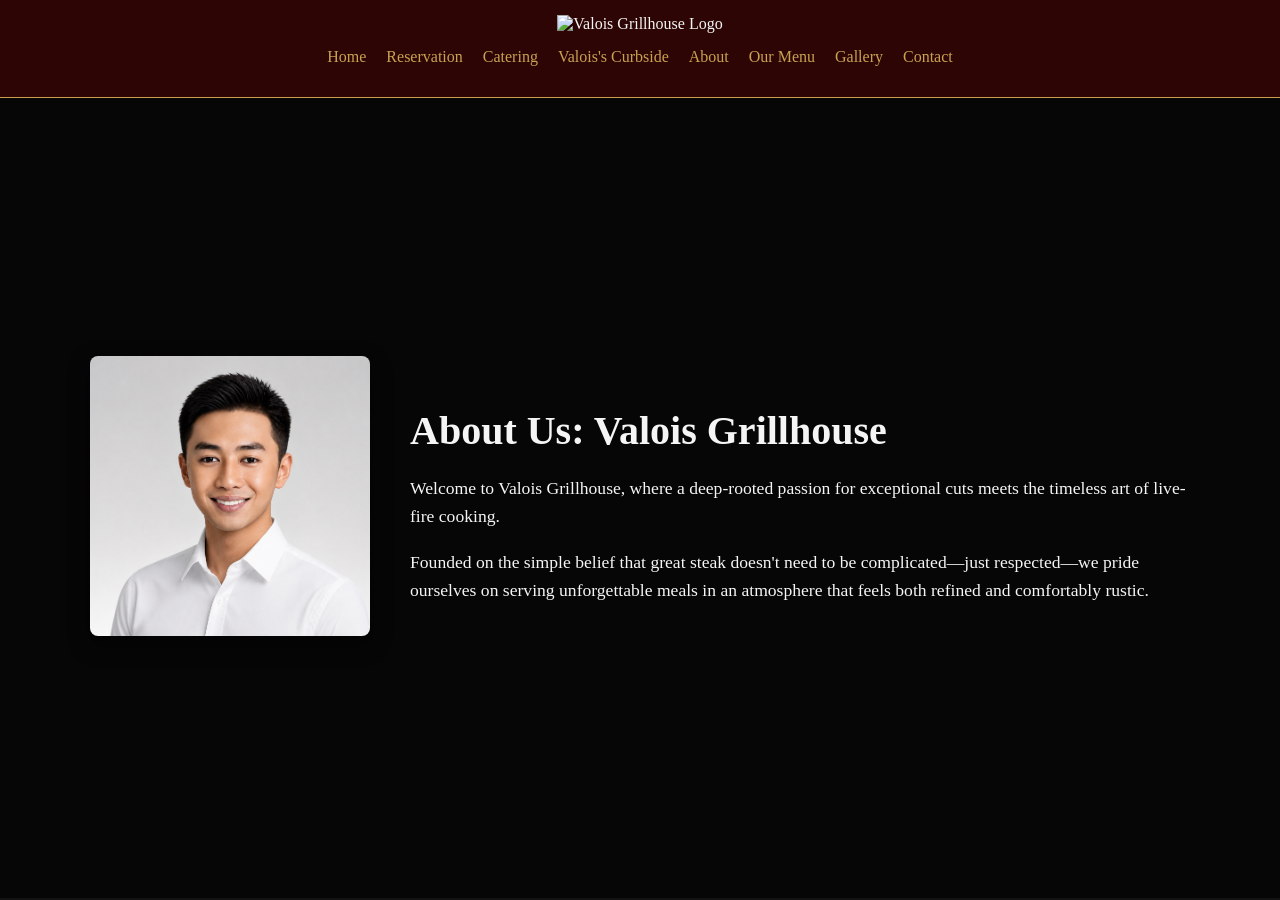
==== index.html @ fe57b040 "Initial commit" ====
<!DOCTYPE html>
<html lang="en">

<head>
  <meta charset="UTF-8">
  <meta name="viewport" content="width=device-width, initial-scale=1.0">
  <title>Valois Grillhouse</title>
  <link rel="stylesheet" href="styles.css">
</head>

<body>

  <header class="navbar">
    <div class="logo-container">
      <img src="assets/logo.png" alt="Valois Grillhouse Logo" class="logo">
    </div>
    <nav>
      <ul class="nav-links">
        <li><a href="#home">Home</a></li>
        <li><a href="#reservation">Reservation</a></li>
        <li><a href="#catering">Catering</a></li>
        <li><a href="#curbside">Valois's Curbside</a></li>
        <li><a href="#about">About</a></li>
        <li><a href="#menu">Our Menu</a></li>
        <li><a href="#gallery">Gallery</a></li>
        <li><a href="#contact">Contact</a></li>
      </ul>
    </nav>
  </header>

  <main>
    <section id="about" class="hero-section">
      <div class="overlay"></div>
      <div class="container hero-content">
        <div class="portrait-box">
          <img src="assets/images/Founder-Image.jpg" alt="Valois Grillhouse Founder" class="portrait">
        </div>
        <div class="text-content">
          <h1>About Us: Valois Grillhouse</h1>
          <p>Welcome to Valois Grillhouse, where a deep-rooted passion for exceptional cuts meets the timeless art of
            live-fire cooking.</p>
          <p>Founded on the simple belief that great steak doesn't need to be complicated—just respected—we pride
            ourselves on serving unforgettable meals in an atmosphere that feels both refined and comfortably rustic.
          </p>
        </div>
      </div>
    </section>
  </main>

</body>

</html>
---- styles.css ----
:root {
  --bg-burgundy: #2e0505;
  --accent-gold: #c8a251;
  --text-light: #f5f5f5;
}

body {
  margin: 0;
  font-family: 'Georgia', serif;
  color: var(--text-light);
  background-color: #121212;
}

.navbar {
  background-color: var(--bg-burgundy);
  display: flex;
  flex-direction: column;
  align-items: center;
  padding: 15px 20px;
  border-bottom: 1px solid var(--accent-gold);
}

.nav-links {
  list-style: none;
  display: flex;
  gap: 20px;
  padding: 0;
  margin-top: 15px;
}

.nav-links a {
  color: var(--accent-gold);
  text-decoration: none;
  font-size: 1rem;
  transition: color 0.3s ease;
}

.nav-links a:hover {
  color: #ffffff;
}

.hero-section {
  position: relative;
  background: url('assets/wine-cellar-bg.jpg') no-repeat center center/cover;
  min-height: 80vh;
  display: flex;
  align-items: center;
  padding: 40px 20px;
}

.hero-section .overlay {
  position: absolute;
  top: 0; left: 0; right: 0; bottom: 0;
  background: rgba(0, 0, 0, 0.65);
}

.hero-content {
  position: relative;
  z-index: 1;
  display: flex;
  align-items: center;
  gap: 40px;
  max-width: 1100px;
  margin: 0 auto;
}

.portrait {
  max-width: 280px;
  border-radius: 8px;
  box-shadow: 0 8px 20px rgba(0,0,0,0.5);
}

.text-content h1 {
  font-size: 2.5rem;
  margin-bottom: 20px;
}

.text-content p {
  line-height: 1.6;
  font-size: 1.1rem;
}
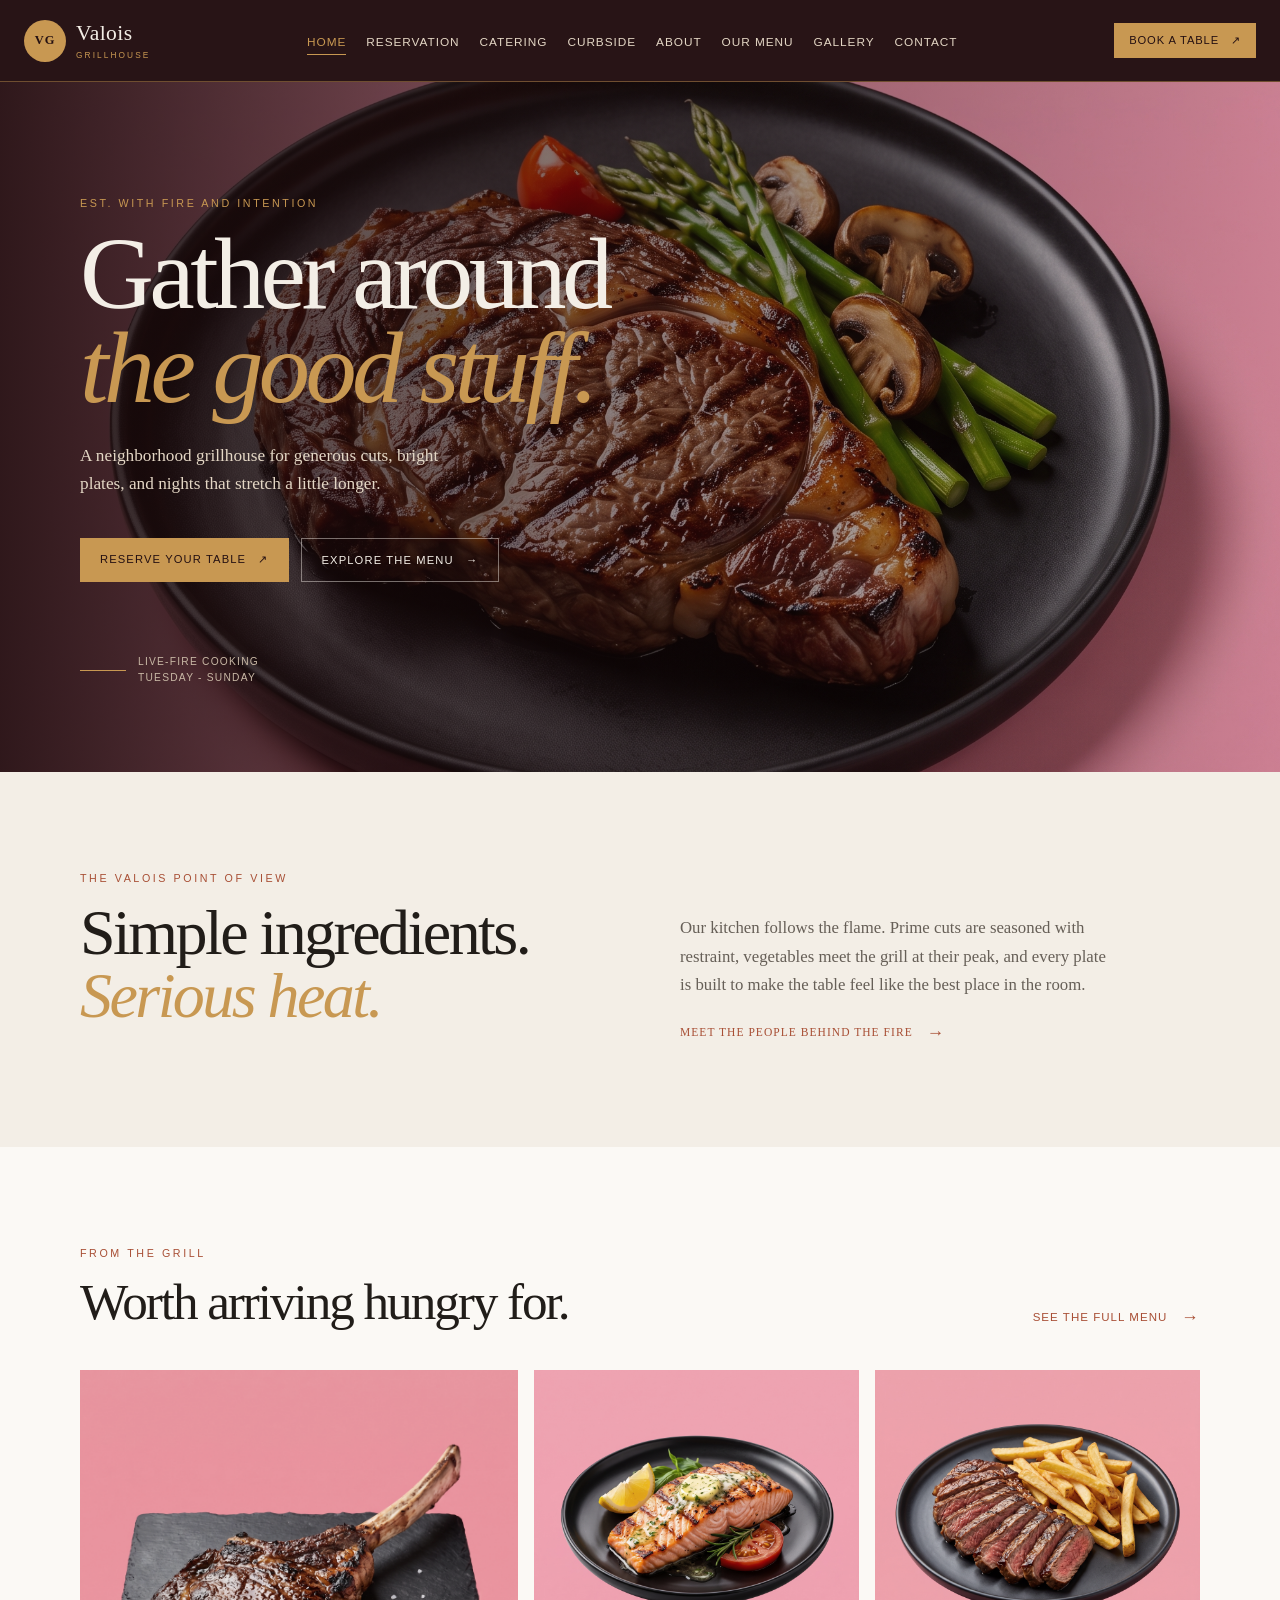
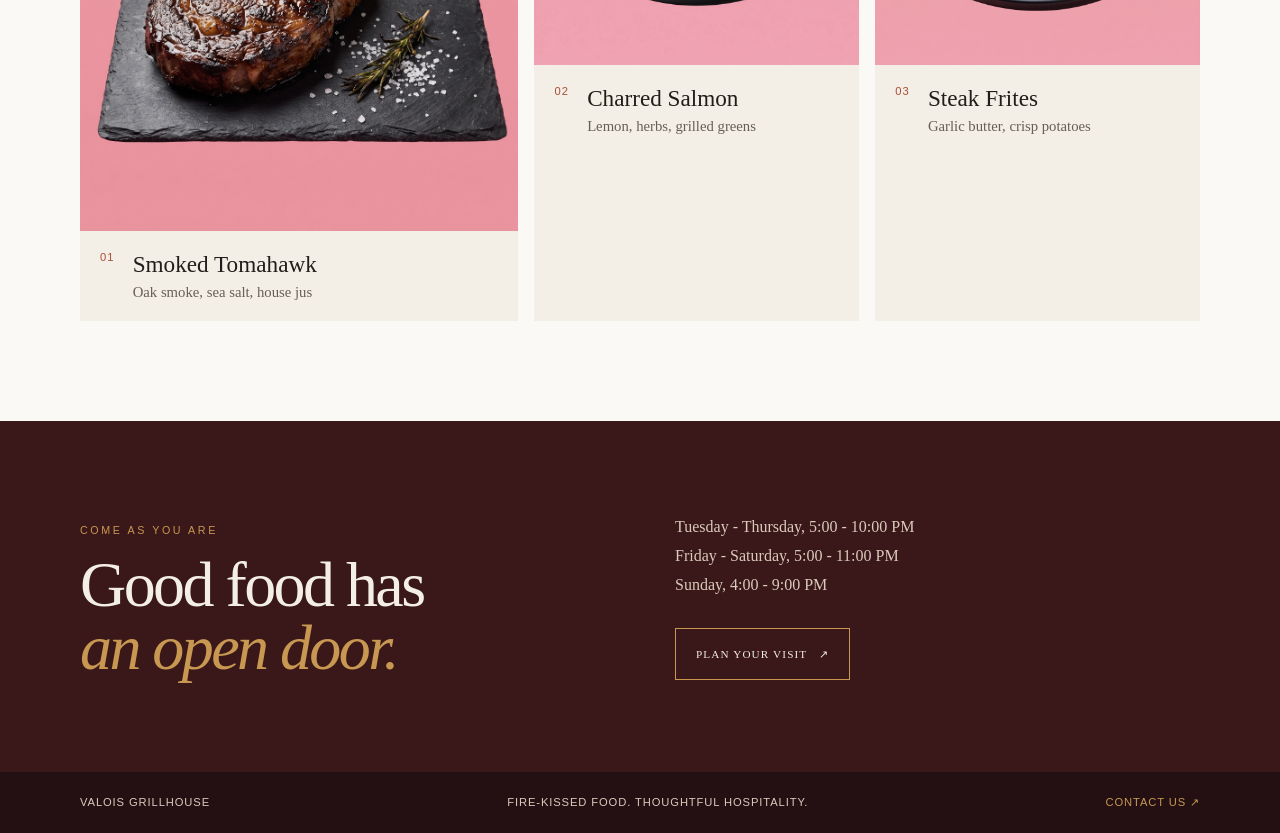
==== commit 9742f993: "initial update" ====
--- a/index.html
+++ b/index.html
@@ -4,49 +4,95 @@
 <head>
   <meta charset="UTF-8">
   <meta name="viewport" content="width=device-width, initial-scale=1.0">
-  <title>Valois Grillhouse</title>
+  <meta name="description" content="Valois Grillhouse serves fire-kissed steaks, seafood, and warm hospitality in a refined rustic setting.">
+  <title>Valois Grillhouse | Fire, Flavor, Hospitality</title>
   <link rel="stylesheet" href="styles.css">
 </head>
 
 <body>
 
   <header class="navbar">
-    <div class="logo-container">
-      <img src="assets/logo.png" alt="Valois Grillhouse Logo" class="logo">
-    </div>
+    <a class="brand" href="index.html" aria-label="Valois Grillhouse home">
+      <span class="brand-mark">VG</span>
+      <span class="brand-copy"><strong>Valois</strong><small>GRILLHOUSE</small></span>
+    </a>
     <nav>
       <ul class="nav-links">
-        <li><a href="#home">Home</a></li>
-        <li><a href="#reservation">Reservation</a></li>
-        <li><a href="#catering">Catering</a></li>
-        <li><a href="#curbside">Valois's Curbside</a></li>
-        <li><a href="#about">About</a></li>
-        <li><a href="#menu">Our Menu</a></li>
-        <li><a href="#gallery">Gallery</a></li>
-        <li><a href="#contact">Contact</a></li>
+        <li><a href="index.html" aria-current="page">Home</a></li>
+        <li><a href="Reservation.html">Reservation</a></li>
+        <li><a href="Catering.html">Catering</a></li>
+        <li><a href="Valois's Curbside.html">Curbside</a></li>
+        <li><a href="About.html">About</a></li>
+        <li><a href="Our Menu.html">Our Menu</a></li>
+        <li><a href="Gallery.html">Gallery</a></li>
+        <li><a href="Contact.html">Contact</a></li>
       </ul>
     </nav>
+    <a class="nav-cta" href="Reservation.html">Book a table <span aria-hidden="true">&#8599;</span></a>
   </header>
 
   <main>
-    <section id="about" class="hero-section">
-      <div class="overlay"></div>
-      <div class="container hero-content">
-        <div class="portrait-box">
-          <img src="assets/images/Founder-Image.jpg" alt="Valois Grillhouse Founder" class="portrait">
+    <section class="home-hero">
+      <div class="hero-image"></div>
+      <div class="hero-shade"></div>
+      <div class="container home-hero-content">
+        <p class="eyebrow">Est. with fire and intention</p>
+        <h1>Gather around<br><em>the good stuff.</em></h1>
+        <p class="hero-lede">A neighborhood grillhouse for generous cuts, bright plates, and nights that stretch a little longer.</p>
+        <div class="button-row">
+          <a class="button button-primary" href="Reservation.html">Reserve your table <span aria-hidden="true">&#8599;</span></a>
+          <a class="button button-quiet" href="Our Menu.html">Explore the menu <span aria-hidden="true">&#8594;</span></a>
         </div>
-        <div class="text-content">
-          <h1>About Us: Valois Grillhouse</h1>
-          <p>Welcome to Valois Grillhouse, where a deep-rooted passion for exceptional cuts meets the timeless art of
-            live-fire cooking.</p>
-          <p>Founded on the simple belief that great steak doesn't need to be complicated—just respected—we pride
-            ourselves on serving unforgettable meals in an atmosphere that feels both refined and comfortably rustic.
-          </p>
+        <div class="hero-note"><span class="rule"></span><span>Live-fire cooking<br>Tuesday - Sunday</span></div>
+      </div>
+    </section>
+
+    <section class="intro-band section-padding">
+      <div class="container split-intro">
+        <div>
+          <p class="eyebrow eyebrow-dark">The Valois point of view</p>
+          <h2>Simple ingredients.<br><em>Serious heat.</em></h2>
         </div>
+        <div class="intro-copy">
+          <p>Our kitchen follows the flame. Prime cuts are seasoned with restraint, vegetables meet the grill at their peak, and every plate is built to make the table feel like the best place in the room.</p>
+          <a class="text-link" href="About.html">Meet the people behind the fire <span aria-hidden="true">&#8594;</span></a>
+        </div>
+      </div>
+    </section>
+
+    <section class="feature-section section-padding">
+      <div class="container">
+        <div class="section-heading">
+          <div><p class="eyebrow eyebrow-dark">From the grill</p><h2>Worth arriving hungry for.</h2></div>
+          <a class="text-link" href="Our Menu.html">See the full menu <span aria-hidden="true">&#8594;</span></a>
+        </div>
+        <div class="feature-grid">
+          <article class="feature-card feature-card-large">
+            <img src="assets/images/foods/Smoked Tomahawk.jpg" alt="Smoked tomahawk steak served on a wooden board">
+            <div class="feature-card-caption"><span>01</span><div><h3>Smoked Tomahawk</h3><p>Oak smoke, sea salt, house jus</p></div></div>
+          </article>
+          <article class="feature-card">
+            <img src="assets/images/foods/Charred Salmon Fillet.jpg" alt="Charred salmon fillet with fresh herbs">
+            <div class="feature-card-caption"><span>02</span><div><h3>Charred Salmon</h3><p>Lemon, herbs, grilled greens</p></div></div>
+          </article>
+          <article class="feature-card">
+            <img src="assets/images/foods/Steak Frites.jpg" alt="Steak frites with golden fries">
+            <div class="feature-card-caption"><span>03</span><div><h3>Steak Frites</h3><p>Garlic butter, crisp potatoes</p></div></div>
+          </article>
+        </div>
+      </div>
+    </section>
+
+    <section class="visit-band">
+      <div class="container visit-content">
+        <div><p class="eyebrow">Come as you are</p><h2>Good food has<br><em>an open door.</em></h2></div>
+        <div class="visit-details"><p>Tuesday - Thursday, 5:00 - 10:00 PM<br>Friday - Saturday, 5:00 - 11:00 PM<br>Sunday, 4:00 - 9:00 PM</p><a class="button button-outline" href="Contact.html">Plan your visit <span aria-hidden="true">&#8599;</span></a></div>
       </div>
     </section>
   </main>
 
+  <footer class="site-footer"><div class="container footer-inner"><span>Valois Grillhouse</span><span>Fire-kissed food. Thoughtful hospitality.</span><a href="Contact.html">Contact us &#8599;</a></div></footer>
+
 </body>
 
 </html>
--- a/styles.css
+++ b/styles.css
@@ -1,81 +1,164 @@
 :root {
-  --bg-burgundy: #2e0505;
-  --accent-gold: #c8a251;
-  --text-light: #f5f5f5;
+  --ink: #211d19;
+  --ink-soft: #665f57;
+  --cream: #f3eee6;
+  --paper: #fbf9f5;
+  --wine: #3a1718;
+  --wine-dark: #241012;
+  --clay: #a84f35;
+  --gold: #c89852;
+  --line: rgba(33, 29, 25, .16);
+  --serif: Georgia, 'Times New Roman', serif;
+  --sans: 'Trebuchet MS', Arial, sans-serif;
 }
 
-body {
-  margin: 0;
-  font-family: 'Georgia', serif;
-  color: var(--text-light);
-  background-color: #121212;
+* { box-sizing: border-box; }
+html { scroll-behavior: smooth; }
+body { margin: 0; color: var(--ink); background: var(--paper); font-family: var(--sans); }
+img { display: block; max-width: 100%; }
+a { color: inherit; }
+.container { width: min(1120px, calc(100% - 48px)); margin: 0 auto; }
+
+.navbar { position: sticky; top: 0; z-index: 10; display: flex; align-items: center; gap: 30px; min-height: 82px; padding: 13px max(24px, calc((100% - 1280px) / 2)); color: var(--cream); background: rgba(36, 16, 18, .98); border-bottom: 1px solid rgba(200, 152, 82, .45); }
+.brand { display: flex; align-items: center; gap: 10px; flex: 0 0 auto; color: var(--cream); text-decoration: none; }
+.brand-mark { display: grid; width: 42px; height: 42px; place-items: center; color: var(--wine-dark); background: var(--gold); border-radius: 50%; font: bold .78rem var(--serif); letter-spacing: .08em; }
+.brand-copy { display: grid; line-height: 1; }
+.brand-copy strong { font: 1.35rem var(--serif); letter-spacing: .02em; }
+.brand-copy small { margin-top: 5px; color: var(--gold); font-size: .52rem; letter-spacing: .25em; }
+.navbar nav { min-width: 0; flex: 1; }
+.nav-links { display: flex; justify-content: center; flex-wrap: wrap; gap: 5px 20px; padding: 0; margin: 0; list-style: none; }
+.nav-links a { position: relative; padding: 10px 0; color: #e4d7c5; text-decoration: none; font-size: .74rem; letter-spacing: .08em; text-transform: uppercase; }
+.nav-links a::after { position: absolute; right: 0; bottom: 4px; left: 0; height: 1px; content: ''; background: var(--gold); transform: scaleX(0); transition: transform .25s ease; }
+.nav-links a:hover, .nav-links a[aria-current="page"] { color: var(--gold); }
+.nav-links a:hover::after, .nav-links a[aria-current="page"]::after { transform: scaleX(1); }
+.nav-cta { padding: 11px 15px; color: var(--wine-dark); background: var(--gold); text-decoration: none; font-size: .7rem; letter-spacing: .08em; text-transform: uppercase; white-space: nowrap; }
+.nav-cta span, .button span { margin-left: 8px; }
+
+.home-hero { position: relative; min-height: 690px; overflow: hidden; color: var(--cream); background: var(--wine-dark); }
+.hero-image { position: absolute; inset: 0; background: url('assets/images/foods/Prime Ribeye.jpg') center/cover; transform: scale(1.03); }
+.hero-shade { position: absolute; inset: 0; background: linear-gradient(90deg, rgba(25, 9, 10, .9) 0%, rgba(25, 9, 10, .48) 50%, rgba(25, 9, 10, .22) 100%); }
+.home-hero-content { position: relative; z-index: 1; display: flex; min-height: 690px; flex-direction: column; justify-content: center; align-items: flex-start; padding-top: 30px; }
+.eyebrow { margin: 0 0 18px; color: var(--gold); font-size: .67rem; letter-spacing: .24em; text-transform: uppercase; }
+.eyebrow-dark { color: var(--clay); }
+h1, h2, h3, p { margin-top: 0; }
+h1, h2, h3 { font-family: var(--serif); font-weight: normal; }
+h1 { max-width: 750px; margin-bottom: 26px; font-size: clamp(3.8rem, 8vw, 7.2rem); line-height: .92; letter-spacing: -.045em; }
+h1 em, h2 em { color: var(--gold); font-style: italic; }
+.hero-lede { max-width: 405px; color: #e4d7c5; font: 1.08rem/1.65 var(--serif); }
+.button-row { display: flex; flex-wrap: wrap; gap: 12px; margin-top: 22px; }
+.button { display: inline-block; padding: 15px 20px; text-decoration: none; font-size: .7rem; letter-spacing: .1em; text-transform: uppercase; transition: transform .2s ease, background .2s ease; }
+.button:hover { transform: translateY(-2px); }
+.button-primary { color: var(--wine-dark); background: var(--gold); }
+.button-quiet { color: var(--cream); border: 1px solid rgba(243, 238, 230, .45); }
+.button-outline { color: var(--cream); border: 1px solid var(--gold); }
+.hero-note { display: flex; align-items: center; gap: 12px; margin-top: 72px; color: #c8b8a5; font-size: .64rem; line-height: 1.6; letter-spacing: .12em; text-transform: uppercase; }
+.rule { width: 46px; height: 1px; background: var(--gold); }
+
+.section-padding { padding: 100px 0; }
+.intro-band { background: var(--cream); }
+.split-intro { display: grid; grid-template-columns: 1fr 1fr; gap: 80px; align-items: end; }
+h2 { margin-bottom: 20px; font-size: clamp(2.5rem, 5vw, 4.3rem); line-height: .98; letter-spacing: -.04em; }
+.intro-copy { max-width: 430px; color: var(--ink-soft); font: 1.05rem/1.7 var(--serif); }
+.text-link { display: inline-flex; gap: 14px; align-items: center; color: var(--clay); font-size: .72rem; letter-spacing: .09em; text-decoration: none; text-transform: uppercase; }
+.text-link span { font-size: 1.1rem; }
+.feature-section { background: var(--paper); }
+.section-heading { display: flex; justify-content: space-between; gap: 25px; align-items: end; margin-bottom: 42px; }
+.section-heading h2 { margin-bottom: 0; font-size: clamp(2.3rem, 4vw, 3.5rem); }
+.feature-grid { display: grid; grid-template-columns: 1.35fr 1fr 1fr; gap: 16px; }
+.feature-card { min-width: 0; background: var(--cream); }
+.feature-card img { width: 100%; aspect-ratio: 1.1; object-fit: cover; filter: saturate(.85); }
+.feature-card-large img { aspect-ratio: .95; }
+.feature-card-caption { display: flex; gap: 18px; padding: 20px; }
+.feature-card-caption > span { color: var(--clay); font-size: .7rem; letter-spacing: .1em; }
+.feature-card h3 { margin-bottom: 6px; font-size: 1.45rem; }
+.feature-card p { margin: 0; color: var(--ink-soft); font: .92rem var(--serif); }
+.visit-band { padding: 92px 0; color: var(--cream); background: var(--wine); }
+.visit-content { display: grid; grid-template-columns: 1fr 1fr; gap: 70px; align-items: end; }
+.visit-content h2 { margin: 0; }
+.visit-details { color: #d9cabb; font: 1rem/1.8 var(--serif); }
+.visit-details p { margin-bottom: 28px; }
+.site-footer { color: #d9cabb; background: var(--wine-dark); }
+.footer-inner { display: flex; justify-content: space-between; gap: 20px; padding: 24px 0; font-size: .7rem; letter-spacing: .08em; text-transform: uppercase; }
+.footer-inner a { color: var(--gold); text-decoration: none; }
+
+/* Shared page foundation */
+.page-hero { position: relative; display: flex; min-height: 360px; align-items: end; overflow: hidden; color: var(--cream); background: var(--wine-dark); }
+.page-hero::before { position: absolute; inset: 0; content: ''; background: linear-gradient(90deg, rgba(31, 12, 13, .92), rgba(31, 12, 13, .35)), var(--page-image, url('assets/images/foods/Charcoal Pork Ribs.jpg')) center/cover; }
+.page-hero .container { position: relative; z-index: 1; padding-top: 75px; padding-bottom: 60px; }
+.page-hero h1 { max-width: 700px; margin-bottom: 14px; font-size: clamp(3.2rem, 7vw, 6rem); }
+.page-hero p:not(.eyebrow) { max-width: 530px; margin: 0; color: #e4d7c5; font: 1.08rem/1.6 var(--serif); }
+.content-section { padding: 88px 0; }
+.paper-panel { padding: clamp(26px, 5vw, 54px); background: var(--cream); }
+.two-column { display: grid; grid-template-columns: 1fr 1.15fr; gap: clamp(35px, 7vw, 90px); align-items: start; }
+.section-intro { max-width: 520px; color: var(--ink-soft); font: 1.08rem/1.7 var(--serif); }
+.section-intro h2 { color: var(--ink); }
+.form-grid { display: grid; grid-template-columns: 1fr 1fr; gap: 18px; }
+.form-field { display: grid; gap: 8px; }
+.form-field.full { grid-column: 1 / -1; }
+.form-field label { color: var(--ink-soft); font-size: .68rem; letter-spacing: .12em; text-transform: uppercase; }
+.form-field input, .form-field select, .form-field textarea { width: 100%; padding: 14px 12px; color: var(--ink); border: 1px solid var(--line); border-radius: 0; background: var(--paper); font: 1rem var(--serif); }
+.form-field textarea { min-height: 130px; resize: vertical; }
+.form-field input:focus, .form-field select:focus, .form-field textarea:focus { outline: 2px solid var(--gold); outline-offset: 2px; }
+.form-actions { grid-column: 1 / -1; margin-top: 6px; }
+.detail-list { display: grid; gap: 20px; padding: 0; margin: 30px 0 0; list-style: none; }
+.detail-list li { padding-top: 16px; border-top: 1px solid var(--line); }
+.detail-list strong { display: block; margin-bottom: 5px; font: 1.25rem var(--serif); }
+.detail-list span { color: var(--ink-soft); font-size: .9rem; line-height: 1.5; }
+.service-grid, .card-grid { display: grid; grid-template-columns: repeat(3, 1fr); gap: 16px; }
+.service-card { padding: 28px 24px; border-top: 2px solid var(--clay); background: var(--cream); }
+.service-card span { color: var(--clay); font-size: .68rem; letter-spacing: .15em; }
+.service-card h3 { margin: 22px 0 10px; font-size: 1.7rem; }
+.service-card p { margin: 0; color: var(--ink-soft); font: .95rem/1.6 var(--serif); }
+.image-panel { min-height: 450px; background: center/cover; }
+.photo-caption { padding: 12px 0 0; color: var(--ink-soft); font-size: .68rem; letter-spacing: .08em; text-transform: uppercase; }
+.menu-layout { display: grid; grid-template-columns: 1fr 1fr; gap: 70px; }
+.menu-category { margin-bottom: 45px; }
+.menu-category h2 { padding-bottom: 15px; margin-bottom: 0; font-size: 2.3rem; border-bottom: 1px solid var(--line); }
+.menu-item { display: grid; grid-template-columns: 1fr auto; gap: 18px; padding: 18px 0; border-bottom: 1px solid var(--line); }
+.menu-item h3 { margin: 0 0 5px; font-size: 1.2rem; }
+.menu-item p { max-width: 370px; margin: 0; color: var(--ink-soft); font: .9rem/1.45 var(--serif); }
+.menu-item strong { color: var(--clay); font: 1.05rem var(--serif); }
+.gallery-grid { display: grid; grid-template-columns: repeat(12, 1fr); gap: 14px; }
+.gallery-item { grid-column: span 4; overflow: hidden; background: var(--cream); }
+.gallery-item.tall { grid-row: span 2; grid-column: span 5; }
+.gallery-item.wide { grid-column: span 7; }
+.gallery-item img { width: 100%; height: 100%; min-height: 250px; object-fit: cover; transition: transform .5s ease; }
+.gallery-item:hover img { transform: scale(1.04); }
+.gallery-item figcaption { padding: 11px 14px; color: var(--ink-soft); font-size: .65rem; letter-spacing: .1em; text-transform: uppercase; }
+.contact-layout { display: grid; grid-template-columns: .8fr 1.2fr; gap: 16px; }
+.contact-card { padding: 38px; color: var(--cream); background: var(--wine); }
+.contact-card h2 { color: var(--cream); font-size: 3rem; }
+.contact-card .detail-list li { border-color: rgba(243, 238, 230, .2); }
+.contact-card .detail-list strong { color: var(--gold); }
+.contact-card .detail-list span { color: #d9cabb; }
+.map-placeholder { display: grid; min-height: 260px; place-items: center; color: var(--clay); background: repeating-linear-gradient(45deg, #e9e0d4, #e9e0d4 12px, #e1d6c8 12px, #e1d6c8 14px); text-align: center; }
+.map-placeholder strong { display: block; margin-bottom: 8px; font: 2rem var(--serif); }
+.map-placeholder span { color: var(--ink-soft); font-size: .72rem; letter-spacing: .1em; text-transform: uppercase; }
+
+@media (max-width: 980px) {
+  .navbar { flex-wrap: wrap; gap: 15px 22px; }
+  .navbar nav { order: 3; flex-basis: 100%; overflow-x: auto; }
+  .nav-links { justify-content: flex-start; flex-wrap: nowrap; width: max-content; padding-bottom: 3px; }
+  .nav-cta { margin-left: auto; }
+  .split-intro, .visit-content { gap: 45px; }
 }
-
-.navbar {
-  background-color: var(--bg-burgundy);
-  display: flex;
-  flex-direction: column;
-  align-items: center;
-  padding: 15px 20px;
-  border-bottom: 1px solid var(--accent-gold);
-}
-
-.nav-links {
-  list-style: none;
-  display: flex;
-  gap: 20px;
-  padding: 0;
-  margin-top: 15px;
-}
-
-.nav-links a {
-  color: var(--accent-gold);
-  text-decoration: none;
-  font-size: 1rem;
-  transition: color 0.3s ease;
-}
-
-.nav-links a:hover {
-  color: #ffffff;
-}
-
-.hero-section {
-  position: relative;
-  background: url('assets/wine-cellar-bg.jpg') no-repeat center center/cover;
-  min-height: 80vh;
-  display: flex;
-  align-items: center;
-  padding: 40px 20px;
-}
-
-.hero-section .overlay {
-  position: absolute;
-  top: 0; left: 0; right: 0; bottom: 0;
-  background: rgba(0, 0, 0, 0.65);
-}
-
-.hero-content {
-  position: relative;
-  z-index: 1;
-  display: flex;
-  align-items: center;
-  gap: 40px;
-  max-width: 1100px;
-  margin: 0 auto;
-}
-
-.portrait {
-  max-width: 280px;
-  border-radius: 8px;
-  box-shadow: 0 8px 20px rgba(0,0,0,0.5);
-}
-
-.text-content h1 {
-  font-size: 2.5rem;
-  margin-bottom: 20px;
-}
-
-.text-content p {
-  line-height: 1.6;
-  font-size: 1.1rem;
+@media (max-width: 700px) {
+  .container { width: min(100% - 32px, 560px); }
+  .navbar { padding: 12px 16px; }
+  .brand-copy strong { font-size: 1.15rem; }
+  .nav-cta { padding: 10px 11px; font-size: .6rem; }
+  .home-hero, .home-hero-content { min-height: 620px; }
+  .hero-image { background-position: 65% center; }
+  h1 { font-size: clamp(3.4rem, 16vw, 5rem); }
+  .section-padding, .content-section { padding: 64px 0; }
+  .split-intro, .visit-content, .two-column, .menu-layout, .contact-layout { grid-template-columns: 1fr; gap: 35px; }
+  .feature-grid, .service-grid, .card-grid { grid-template-columns: 1fr; }
+  .feature-card-large img, .feature-card img { aspect-ratio: 1.45; }
+  .section-heading { display: block; }
+  .section-heading .text-link { margin-top: 18px; }
+  .form-grid { grid-template-columns: 1fr; }
+  .form-field.full, .form-actions { grid-column: auto; }
+  .gallery-item, .gallery-item.tall, .gallery-item.wide { grid-column: span 12; grid-row: auto; }
+  .gallery-item img { min-height: 230px; max-height: 370px; }
+  .footer-inner { flex-direction: column; gap: 10px; }
 }
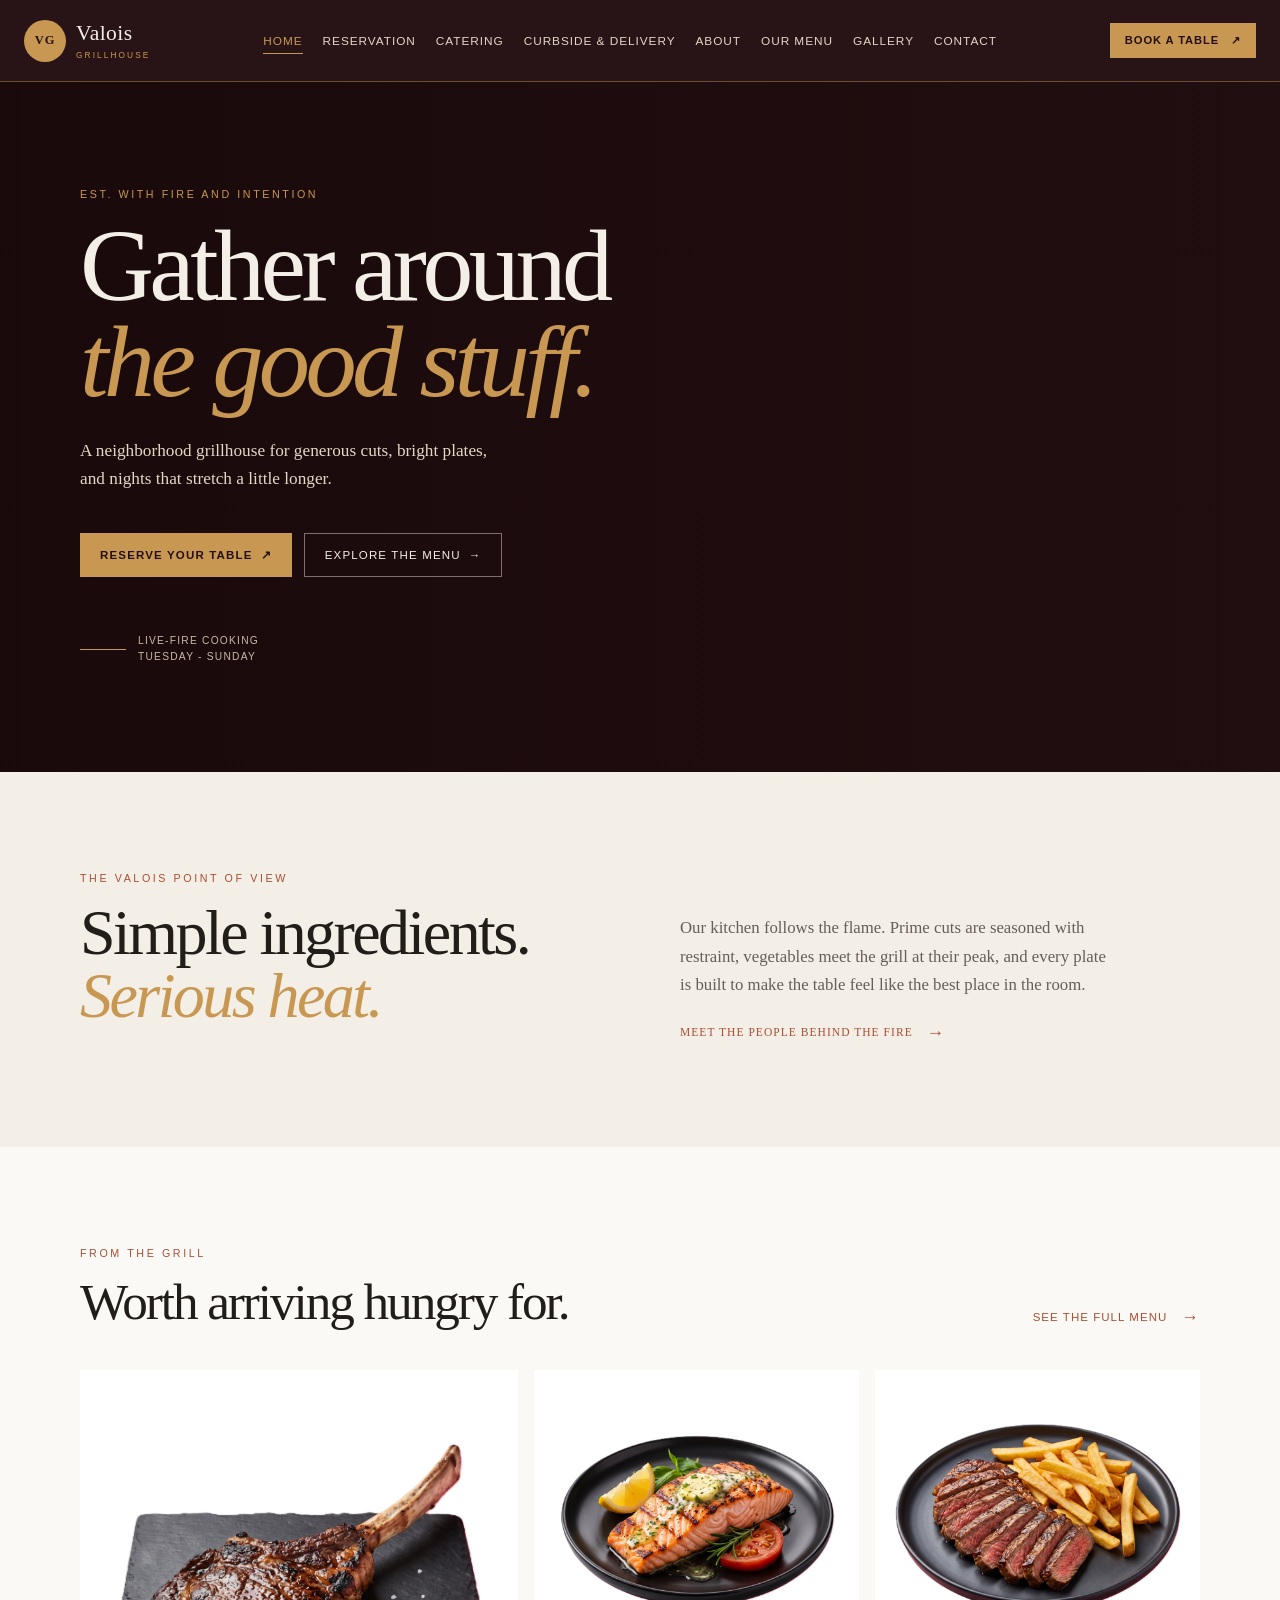
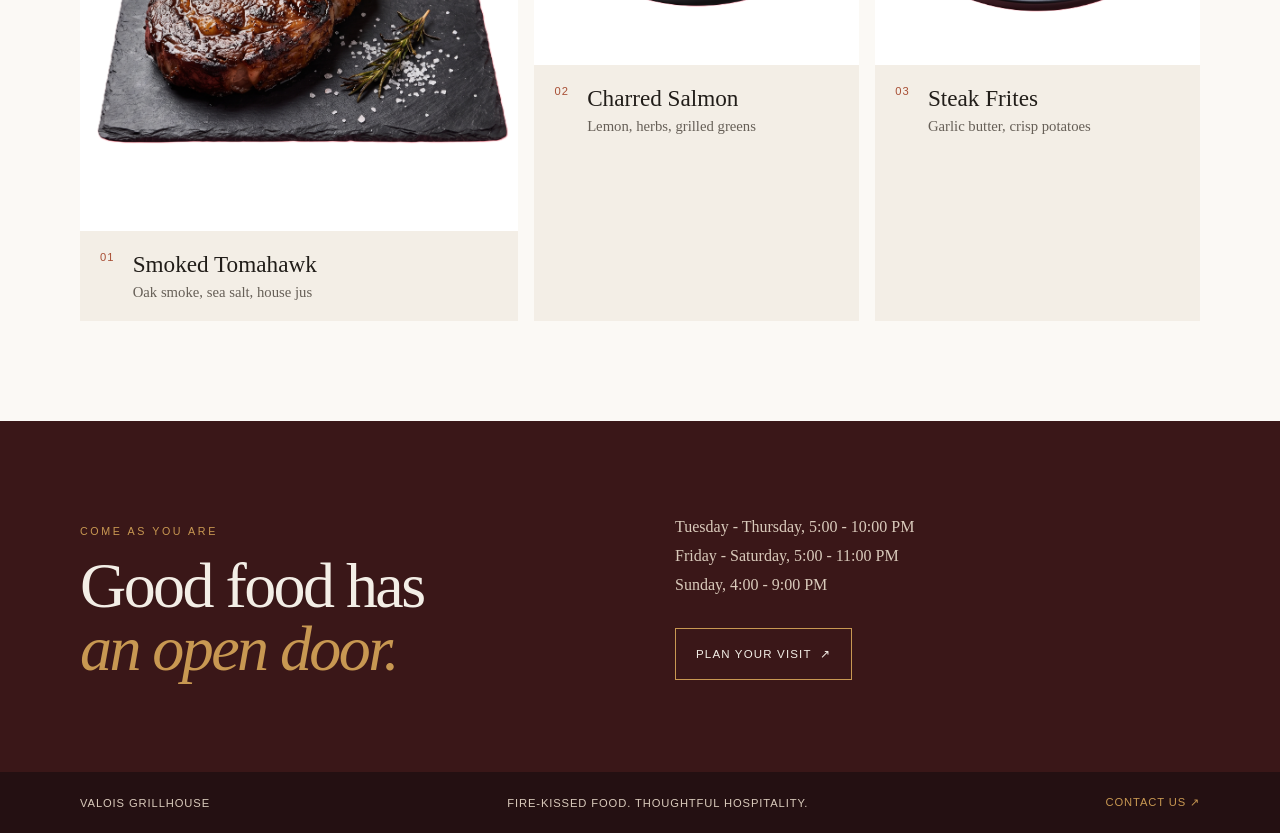
==== commit 3e9da595: "Add interactive menu and delivery ordering Adds an interactive menu with dish details, currency swit" ====
--- a/index.html
+++ b/index.html
@@ -21,7 +21,7 @@
         <li><a href="index.html" aria-current="page">Home</a></li>
         <li><a href="Reservation.html">Reservation</a></li>
         <li><a href="Catering.html">Catering</a></li>
-        <li><a href="Valois's Curbside.html">Curbside</a></li>
+        <li><a href="Valois's Curbside.html">Curbside &amp; Delivery</a></li>
         <li><a href="About.html">About</a></li>
         <li><a href="Our Menu.html">Our Menu</a></li>
         <li><a href="Gallery.html">Gallery</a></li>
@@ -68,15 +68,15 @@
         </div>
         <div class="feature-grid">
           <article class="feature-card feature-card-large">
-            <img src="assets/images/foods/Smoked Tomahawk.jpg" alt="Smoked tomahawk steak served on a wooden board">
+            <img src="assets/images/foods/Smoked Tomahawk.png" alt="Smoked tomahawk steak served on a wooden board">
             <div class="feature-card-caption"><span>01</span><div><h3>Smoked Tomahawk</h3><p>Oak smoke, sea salt, house jus</p></div></div>
           </article>
           <article class="feature-card">
-            <img src="assets/images/foods/Charred Salmon Fillet.jpg" alt="Charred salmon fillet with fresh herbs">
+            <img src="assets/images/foods/Charred Salmon Fillet.png" alt="Charred salmon fillet with fresh herbs">
             <div class="feature-card-caption"><span>02</span><div><h3>Charred Salmon</h3><p>Lemon, herbs, grilled greens</p></div></div>
           </article>
           <article class="feature-card">
-            <img src="assets/images/foods/Steak Frites.jpg" alt="Steak frites with golden fries">
+            <img src="assets/images/foods/Steak Frites.png" alt="Steak frites with golden fries">
             <div class="feature-card-caption"><span>03</span><div><h3>Steak Frites</h3><p>Garlic butter, crisp potatoes</p></div></div>
           </article>
         </div>
@@ -92,6 +92,7 @@
   </main>
 
   <footer class="site-footer"><div class="container footer-inner"><span>Valois Grillhouse</span><span>Fire-kissed food. Thoughtful hospitality.</span><a href="Contact.html">Contact us &#8599;</a></div></footer>
+  <script src="backend/static/form-handler.js"></script>
 
 </body>
 
--- a/styles.css
+++ b/styles.css
@@ -13,13 +13,27 @@
 }
 
 * { box-sizing: border-box; }
-html { scroll-behavior: smooth; }
-body { margin: 0; color: var(--ink); background: var(--paper); font-family: var(--sans); }
-img { display: block; max-width: 100%; }
+html { scroll-behavior: smooth; overflow-x: hidden; -webkit-text-size-adjust: 100%; }
+body { margin: 0; color: var(--ink); background: var(--paper); font-family: var(--sans); overflow-x: hidden; }
+img { display: block; max-width: 100%; height: auto; }
 a { color: inherit; }
 .container { width: min(1120px, calc(100% - 48px)); margin: 0 auto; }
 
-.navbar { position: sticky; top: 0; z-index: 10; display: flex; align-items: center; gap: 30px; min-height: 82px; padding: 13px max(24px, calc((100% - 1280px) / 2)); color: var(--cream); background: rgba(36, 16, 18, .98); border-bottom: 1px solid rgba(200, 152, 82, .45); }
+/* Navigation Bar */
+.navbar {
+  position: sticky;
+  top: 0;
+  z-index: 100;
+  display: flex;
+  align-items: center;
+  gap: 24px;
+  min-height: 82px;
+  padding: 13px max(24px, calc((100% - 1280px) / 2));
+  color: var(--cream);
+  background: rgba(36, 16, 18, .98);
+  backdrop-filter: blur(8px);
+  border-bottom: 1px solid rgba(200, 152, 82, .45);
+}
 .brand { display: flex; align-items: center; gap: 10px; flex: 0 0 auto; color: var(--cream); text-decoration: none; }
 .brand-mark { display: grid; width: 42px; height: 42px; place-items: center; color: var(--wine-dark); background: var(--gold); border-radius: 50%; font: bold .78rem var(--serif); letter-spacing: .08em; }
 .brand-copy { display: grid; line-height: 1; }
@@ -27,46 +41,75 @@
 .brand-copy small { margin-top: 5px; color: var(--gold); font-size: .52rem; letter-spacing: .25em; }
 .navbar nav { min-width: 0; flex: 1; }
 .nav-links { display: flex; justify-content: center; flex-wrap: wrap; gap: 5px 20px; padding: 0; margin: 0; list-style: none; }
-.nav-links a { position: relative; padding: 10px 0; color: #e4d7c5; text-decoration: none; font-size: .74rem; letter-spacing: .08em; text-transform: uppercase; }
+.nav-links a { position: relative; display: inline-block; padding: 10px 0; color: #e4d7c5; text-decoration: none; font-size: .74rem; letter-spacing: .08em; text-transform: uppercase; }
 .nav-links a::after { position: absolute; right: 0; bottom: 4px; left: 0; height: 1px; content: ''; background: var(--gold); transform: scaleX(0); transition: transform .25s ease; }
 .nav-links a:hover, .nav-links a[aria-current="page"] { color: var(--gold); }
 .nav-links a:hover::after, .nav-links a[aria-current="page"]::after { transform: scaleX(1); }
-.nav-cta { padding: 11px 15px; color: var(--wine-dark); background: var(--gold); text-decoration: none; font-size: .7rem; letter-spacing: .08em; text-transform: uppercase; white-space: nowrap; }
+.nav-cta { padding: 11px 15px; color: var(--wine-dark); background: var(--gold); text-decoration: none; font-size: .7rem; letter-spacing: .08em; text-transform: uppercase; white-space: nowrap; font-weight: bold; }
 .nav-cta span, .button span { margin-left: 8px; }
 
+/* Mobile Hamburger Toggle Button */
+.nav-toggle {
+  display: none;
+  flex-direction: column;
+  justify-content: center;
+  align-items: center;
+  gap: 5px;
+  width: 44px;
+  height: 44px;
+  padding: 8px;
+  margin-left: auto;
+  background: transparent;
+  border: 1px solid rgba(200, 152, 82, .55);
+  color: var(--cream);
+  cursor: pointer;
+}
+.nav-toggle-bar {
+  display: block;
+  width: 20px;
+  height: 2px;
+  background: var(--gold);
+  transition: transform .25s ease, opacity .25s ease;
+}
+.navbar.nav-open .nav-toggle-bar:nth-child(1) { transform: translateY(7px) rotate(45deg); }
+.navbar.nav-open .nav-toggle-bar:nth-child(2) { opacity: 0; }
+.navbar.nav-open .nav-toggle-bar:nth-child(3) { transform: translateY(-7px) rotate(-45deg); }
+
+/* Home Hero */
 .home-hero { position: relative; min-height: 690px; overflow: hidden; color: var(--cream); background: var(--wine-dark); }
-.hero-image { position: absolute; inset: 0; background: url('assets/images/foods/Prime Ribeye.jpg') center/cover; transform: scale(1.03); }
-.hero-shade { position: absolute; inset: 0; background: linear-gradient(90deg, rgba(25, 9, 10, .9) 0%, rgba(25, 9, 10, .48) 50%, rgba(25, 9, 10, .22) 100%); }
-.home-hero-content { position: relative; z-index: 1; display: flex; min-height: 690px; flex-direction: column; justify-content: center; align-items: flex-start; padding-top: 30px; }
+.hero-image { position: absolute; inset: 0; background: url('assets/images/foods/Legend/Prime Ribeye.jpg') center/cover; transform: scale(1.03); }
+.hero-shade { position: absolute; inset: 0; background: linear-gradient(90deg, rgba(25, 9, 10, .92) 0%, rgba(25, 9, 10, .55) 55%, rgba(25, 9, 10, .28) 100%); }
+.home-hero-content { position: relative; z-index: 1; display: flex; min-height: 690px; flex-direction: column; justify-content: center; align-items: flex-start; padding-top: 30px; padding-bottom: 30px; }
 .eyebrow { margin: 0 0 18px; color: var(--gold); font-size: .67rem; letter-spacing: .24em; text-transform: uppercase; }
 .eyebrow-dark { color: var(--clay); }
 h1, h2, h3, p { margin-top: 0; }
 h1, h2, h3 { font-family: var(--serif); font-weight: normal; }
-h1 { max-width: 750px; margin-bottom: 26px; font-size: clamp(3.8rem, 8vw, 7.2rem); line-height: .92; letter-spacing: -.045em; }
+h1 { max-width: 750px; margin-bottom: 26px; font-size: clamp(3.2rem, 8vw, 7.2rem); line-height: .94; letter-spacing: -.045em; }
 h1 em, h2 em { color: var(--gold); font-style: italic; }
-.hero-lede { max-width: 405px; color: #e4d7c5; font: 1.08rem/1.65 var(--serif); }
+.hero-lede { max-width: 430px; color: #e4d7c5; font: 1.08rem/1.65 var(--serif); }
 .button-row { display: flex; flex-wrap: wrap; gap: 12px; margin-top: 22px; }
-.button { display: inline-block; padding: 15px 20px; text-decoration: none; font-size: .7rem; letter-spacing: .1em; text-transform: uppercase; transition: transform .2s ease, background .2s ease; }
+.button { display: inline-flex; align-items: center; justify-content: center; padding: 15px 20px; border: none; text-decoration: none; font-family: var(--sans); font-size: .72rem; letter-spacing: .1em; text-transform: uppercase; cursor: pointer; transition: transform .2s ease, background .2s ease, opacity .2s ease; }
 .button:hover { transform: translateY(-2px); }
-.button-primary { color: var(--wine-dark); background: var(--gold); }
-.button-quiet { color: var(--cream); border: 1px solid rgba(243, 238, 230, .45); }
-.button-outline { color: var(--cream); border: 1px solid var(--gold); }
-.hero-note { display: flex; align-items: center; gap: 12px; margin-top: 72px; color: #c8b8a5; font-size: .64rem; line-height: 1.6; letter-spacing: .12em; text-transform: uppercase; }
+.button-primary { color: var(--wine-dark); background: var(--gold); font-weight: bold; }
+.button-quiet { color: var(--cream); background: transparent; border: 1px solid rgba(243, 238, 230, .45); }
+.button-outline { color: var(--cream); background: transparent; border: 1px solid var(--gold); }
+.hero-note { display: flex; align-items: center; gap: 12px; margin-top: 56px; color: #c8b8a5; font-size: .64rem; line-height: 1.6; letter-spacing: .12em; text-transform: uppercase; }
 .rule { width: 46px; height: 1px; background: var(--gold); }
 
 .section-padding { padding: 100px 0; }
 .intro-band { background: var(--cream); }
 .split-intro { display: grid; grid-template-columns: 1fr 1fr; gap: 80px; align-items: end; }
-h2 { margin-bottom: 20px; font-size: clamp(2.5rem, 5vw, 4.3rem); line-height: .98; letter-spacing: -.04em; }
+h2 { margin-bottom: 20px; font-size: clamp(2.2rem, 5vw, 4.3rem); line-height: .98; letter-spacing: -.04em; }
 .intro-copy { max-width: 430px; color: var(--ink-soft); font: 1.05rem/1.7 var(--serif); }
 .text-link { display: inline-flex; gap: 14px; align-items: center; color: var(--clay); font-size: .72rem; letter-spacing: .09em; text-decoration: none; text-transform: uppercase; }
 .text-link span { font-size: 1.1rem; }
 .feature-section { background: var(--paper); }
-.section-heading { display: flex; justify-content: space-between; gap: 25px; align-items: end; margin-bottom: 42px; }
-.section-heading h2 { margin-bottom: 0; font-size: clamp(2.3rem, 4vw, 3.5rem); }
+.section-heading { display: flex; justify-content: space-between; gap: 25px; align-items: end; margin-bottom: 42px; flex-wrap: wrap; }
+.section-heading h2 { margin-bottom: 0; font-size: clamp(2.1rem, 4vw, 3.5rem); }
 .feature-grid { display: grid; grid-template-columns: 1.35fr 1fr 1fr; gap: 16px; }
-.feature-card { min-width: 0; background: var(--cream); }
-.feature-card img { width: 100%; aspect-ratio: 1.1; object-fit: cover; filter: saturate(.85); }
+.feature-card { min-width: 0; background: var(--cream); text-decoration: none; transition: transform .25s ease, box-shadow .25s ease; }
+.feature-card:hover { transform: translateY(-4px); box-shadow: 0 14px 30px rgba(33, 29, 25, .08); }
+.feature-card img { width: 100%; aspect-ratio: 1.1; object-fit: cover; background: #fff; }
 .feature-card-large img { aspect-ratio: .95; }
 .feature-card-caption { display: flex; gap: 18px; padding: 20px; }
 .feature-card-caption > span { color: var(--clay); font-size: .7rem; letter-spacing: .1em; }
@@ -78,26 +121,35 @@
 .visit-details { color: #d9cabb; font: 1rem/1.8 var(--serif); }
 .visit-details p { margin-bottom: 28px; }
 .site-footer { color: #d9cabb; background: var(--wine-dark); }
-.footer-inner { display: flex; justify-content: space-between; gap: 20px; padding: 24px 0; font-size: .7rem; letter-spacing: .08em; text-transform: uppercase; }
+.footer-inner { display: flex; justify-content: space-between; align-items: center; flex-wrap: wrap; gap: 20px; padding: 24px 0; font-size: .7rem; letter-spacing: .08em; text-transform: uppercase; }
 .footer-inner a { color: var(--gold); text-decoration: none; }
 
 /* Shared page foundation */
 .page-hero { position: relative; display: flex; min-height: 360px; align-items: end; overflow: hidden; color: var(--cream); background: var(--wine-dark); }
-.page-hero::before { position: absolute; inset: 0; content: ''; background: linear-gradient(90deg, rgba(31, 12, 13, .92), rgba(31, 12, 13, .35)), var(--page-image, url('assets/images/foods/Charcoal Pork Ribs.jpg')) center/cover; }
+.page-hero::before { position: absolute; inset: 0; content: ''; background: linear-gradient(90deg, rgba(31, 12, 13, .92), rgba(31, 12, 13, .4)), var(--page-image, url('assets/images/foods/Legend/Charcoal Pork Ribs.jpg')) center/cover; }
 .page-hero .container { position: relative; z-index: 1; padding-top: 75px; padding-bottom: 60px; }
-.page-hero h1 { max-width: 700px; margin-bottom: 14px; font-size: clamp(3.2rem, 7vw, 6rem); }
+.page-hero h1 { max-width: 700px; margin-bottom: 14px; font-size: clamp(2.6rem, 7vw, 6rem); }
 .page-hero p:not(.eyebrow) { max-width: 530px; margin: 0; color: #e4d7c5; font: 1.08rem/1.6 var(--serif); }
 .content-section { padding: 88px 0; }
-.paper-panel { padding: clamp(26px, 5vw, 54px); background: var(--cream); }
-.two-column { display: grid; grid-template-columns: 1fr 1.15fr; gap: clamp(35px, 7vw, 90px); align-items: start; }
-.section-intro { max-width: 520px; color: var(--ink-soft); font: 1.08rem/1.7 var(--serif); }
+.paper-panel { padding: clamp(22px, 5vw, 50px); background: var(--cream); border: 1px solid var(--line); }
+.two-column { display: grid; grid-template-columns: 1fr 1.15fr; gap: clamp(35px, 7vw, 80px); align-items: start; }
+.section-intro { max-width: 540px; color: var(--ink-soft); font: 1.08rem/1.7 var(--serif); }
 .section-intro h2 { color: var(--ink); }
 .form-grid { display: grid; grid-template-columns: 1fr 1fr; gap: 18px; }
 .form-field { display: grid; gap: 8px; }
 .form-field.full { grid-column: 1 / -1; }
-.form-field label { color: var(--ink-soft); font-size: .68rem; letter-spacing: .12em; text-transform: uppercase; }
-.form-field input, .form-field select, .form-field textarea { width: 100%; padding: 14px 12px; color: var(--ink); border: 1px solid var(--line); border-radius: 0; background: var(--paper); font: 1rem var(--serif); }
-.form-field textarea { min-height: 130px; resize: vertical; }
+.form-field.hidden-field { display: none; }
+.form-field label { color: var(--ink-soft); font-size: .68rem; letter-spacing: .12em; text-transform: uppercase; font-weight: bold; }
+.form-field input, .form-field select, .form-field textarea {
+  width: 100%;
+  padding: 14px 12px;
+  color: var(--ink);
+  border: 1px solid var(--line);
+  border-radius: 0;
+  background: var(--paper);
+  font: 1rem var(--serif); /* 16px prevents iOS mobile zoom on input focus */
+}
+.form-field textarea { min-height: 120px; resize: vertical; }
 .form-field input:focus, .form-field select:focus, .form-field textarea:focus { outline: 2px solid var(--gold); outline-offset: 2px; }
 .form-actions { grid-column: 1 / -1; margin-top: 6px; }
 .detail-list { display: grid; gap: 20px; padding: 0; margin: 30px 0 0; list-style: none; }
@@ -107,19 +159,492 @@
 .service-grid, .card-grid { display: grid; grid-template-columns: repeat(3, 1fr); gap: 16px; }
 .service-card { padding: 28px 24px; border-top: 2px solid var(--clay); background: var(--cream); }
 .service-card span { color: var(--clay); font-size: .68rem; letter-spacing: .15em; }
-.service-card h3 { margin: 22px 0 10px; font-size: 1.7rem; }
+.service-card h3 { margin: 18px 0 10px; font-size: 1.55rem; }
 .service-card p { margin: 0; color: var(--ink-soft); font: .95rem/1.6 var(--serif); }
 .image-panel { min-height: 450px; background: center/cover; }
 .photo-caption { padding: 12px 0 0; color: var(--ink-soft); font-size: .68rem; letter-spacing: .08em; text-transform: uppercase; }
-.menu-layout { display: grid; grid-template-columns: 1fr 1fr; gap: 70px; }
-.menu-category { margin-bottom: 45px; }
-.menu-category h2 { padding-bottom: 15px; margin-bottom: 0; font-size: 2.3rem; border-bottom: 1px solid var(--line); }
-.menu-item { display: grid; grid-template-columns: 1fr auto; gap: 18px; padding: 18px 0; border-bottom: 1px solid var(--line); }
-.menu-item h3 { margin: 0 0 5px; font-size: 1.2rem; }
-.menu-item p { max-width: 370px; margin: 0; color: var(--ink-soft); font: .9rem/1.45 var(--serif); }
-.menu-item strong { color: var(--clay); font: 1.05rem var(--serif); }
+
+/* ==========================================================================
+   Currency Switcher & Menu Toolbar (Our Menu & Curbside/Delivery)
+   ========================================================================== */
+.menu-controls-bar {
+  position: sticky;
+  top: 82px;
+  z-index: 40;
+  background: rgba(251, 249, 245, .96);
+  backdrop-filter: blur(8px);
+  border-bottom: 1px solid var(--line);
+  padding: 16px 0;
+  margin-bottom: 48px;
+}
+.menu-controls-inner {
+  display: flex;
+  justify-content: space-between;
+  align-items: center;
+  gap: 16px;
+  flex-wrap: wrap;
+}
+.category-tabs {
+  display: flex;
+  flex-wrap: wrap;
+  gap: 8px;
+}
+.category-tab {
+  padding: 9px 15px;
+  border: 1px solid var(--line);
+  background: var(--cream);
+  color: var(--ink);
+  font-family: var(--sans);
+  font-size: .7rem;
+  letter-spacing: .1em;
+  text-transform: uppercase;
+  cursor: pointer;
+  transition: all .2s ease;
+}
+.category-tab:hover {
+  border-color: var(--gold);
+  color: var(--wine);
+}
+.category-tab.active {
+  background: var(--wine);
+  color: var(--gold);
+  border-color: var(--wine);
+  font-weight: bold;
+}
+
+.currency-switcher-wrap {
+  display: flex;
+  align-items: center;
+  gap: 10px;
+}
+.currency-label {
+  color: var(--ink-soft);
+  font-size: .68rem;
+  letter-spacing: .1em;
+  text-transform: uppercase;
+}
+.currency-toggle {
+  display: inline-flex;
+  border: 1px solid var(--wine);
+  background: var(--cream);
+  overflow: hidden;
+}
+.currency-btn {
+  padding: 8px 13px;
+  border: none;
+  background: transparent;
+  color: var(--ink);
+  font-family: var(--sans);
+  font-size: .72rem;
+  font-weight: bold;
+  letter-spacing: .08em;
+  cursor: pointer;
+  transition: background .2s ease, color .2s ease;
+}
+.currency-btn.active {
+  background: var(--wine);
+  color: var(--gold);
+}
+.currency-rate-note {
+  font-size: .68rem;
+  color: var(--ink-soft);
+  font-family: var(--serif);
+  font-style: italic;
+}
+
+/* ==========================================================================
+   Interactive Clickable Menu Layout & Dish Cards
+   ========================================================================== */
+.menu-helper-banner {
+  display: flex;
+  align-items: center;
+  justify-content: space-between;
+  flex-wrap: wrap;
+  gap: 12px;
+  padding: 14px 20px;
+  margin-bottom: 40px;
+  background: var(--cream);
+  border-left: 3px solid var(--gold);
+  font: .95rem var(--serif);
+  color: var(--ink-soft);
+}
+.menu-helper-banner strong {
+  color: var(--wine);
+}
+
+.menu-category-section {
+  margin-bottom: 64px;
+  scroll-margin-top: 165px;
+}
+.menu-category-section.hidden-category {
+  display: none;
+}
+.menu-category-header {
+  display: flex;
+  justify-content: space-between;
+  align-items: baseline;
+  flex-wrap: wrap;
+  gap: 12px;
+  padding-bottom: 16px;
+  margin-bottom: 24px;
+  border-bottom: 2px solid var(--line);
+}
+.menu-category-header h2 {
+  margin: 0;
+  font-size: clamp(2rem, 3.8vw, 2.8rem);
+}
+.menu-category-header p {
+  margin: 0;
+  color: var(--ink-soft);
+  font: italic 1rem var(--serif);
+}
+
+.menu-card-grid {
+  display: grid;
+  grid-template-columns: repeat(2, 1fr);
+  gap: 20px;
+}
+.menu-item-card {
+  display: grid;
+  grid-template-columns: 112px 1fr;
+  gap: 18px;
+  align-items: center;
+  padding: 16px;
+  background: var(--cream);
+  border: 1px solid var(--line);
+  cursor: pointer;
+  transition: transform .22s ease, box-shadow .22s ease, border-color .22s ease;
+  text-align: left;
+  position: relative;
+}
+.menu-item-card:hover,
+.menu-item-card:focus-visible {
+  transform: translateY(-3px);
+  border-color: var(--gold);
+  box-shadow: 0 12px 26px rgba(36, 16, 18, .1);
+  outline: none;
+}
+.menu-item-thumb-wrap {
+  width: 112px;
+  height: 112px;
+  background: #ffffff;
+  border: 1px solid rgba(33, 29, 25, .08);
+  overflow: hidden;
+  display: flex;
+  align-items: center;
+  justify-content: center;
+  flex-shrink: 0;
+}
+.menu-item-thumb-wrap img {
+  width: 100%;
+  height: 100%;
+  object-fit: contain;
+  padding: 4px;
+  transition: transform .35s ease;
+}
+.menu-item-card:hover .menu-item-thumb-wrap img {
+  transform: scale(1.08);
+}
+.menu-item-body {
+  min-width: 0;
+  display: flex;
+  flex-direction: column;
+  gap: 6px;
+}
+.menu-item-top {
+  display: flex;
+  justify-content: space-between;
+  align-items: flex-start;
+  gap: 12px;
+}
+.menu-item-top h3 {
+  margin: 0;
+  font-size: 1.25rem;
+  color: var(--ink);
+  line-height: 1.2;
+}
+.menu-item-price {
+  color: var(--clay);
+  font: bold 1.12rem var(--serif);
+  white-space: nowrap;
+  flex-shrink: 0;
+}
+.menu-item-desc {
+  margin: 0;
+  color: var(--ink-soft);
+  font: .92rem/1.45 var(--serif);
+}
+.menu-item-footer {
+  display: flex;
+  justify-content: space-between;
+  align-items: center;
+  gap: 8px;
+  margin-top: 4px;
+  flex-wrap: wrap;
+}
+.menu-badge {
+  display: inline-block;
+  padding: 3px 8px;
+  background: rgba(168, 79, 53, .12);
+  color: var(--clay);
+  font-size: .62rem;
+  letter-spacing: .1em;
+  text-transform: uppercase;
+  font-weight: bold;
+}
+.menu-badge.badge-drink {
+  background: rgba(58, 23, 24, .12);
+  color: var(--wine);
+}
+.menu-click-hint {
+  color: var(--clay);
+  font-size: .66rem;
+  letter-spacing: .09em;
+  text-transform: uppercase;
+  font-weight: bold;
+  transition: transform .2s ease;
+}
+.menu-item-card:hover .menu-click-hint {
+  transform: translateX(3px);
+}
+
+/* ==========================================================================
+   Dish & Drink Detail Modal (Popup Lightbox)
+   ========================================================================== */
+.dish-modal-backdrop {
+  position: fixed;
+  inset: 0;
+  z-index: 1000;
+  background: rgba(20, 8, 9, .78);
+  backdrop-filter: blur(5px);
+  display: flex;
+  align-items: center;
+  justify-content: center;
+  padding: 20px;
+  opacity: 0;
+  visibility: hidden;
+  transition: opacity .25s ease, visibility .25s ease;
+}
+.dish-modal-backdrop.is-open {
+  opacity: 1;
+  visibility: visible;
+}
+.dish-modal {
+  position: relative;
+  width: min(880px, 100%);
+  max-height: 90vh;
+  overflow-y: auto;
+  background: var(--paper);
+  border: 1px solid var(--gold);
+  box-shadow: 0 28px 65px rgba(0, 0, 0, .45);
+  display: grid;
+  grid-template-columns: 1fr 1.15fr;
+  transform: translateY(16px) scale(.98);
+  transition: transform .25s ease;
+}
+.dish-modal-backdrop.is-open .dish-modal {
+  transform: translateY(0) scale(1);
+}
+.dish-modal-close {
+  position: absolute;
+  top: 14px;
+  right: 14px;
+  z-index: 5;
+  width: 40px;
+  height: 40px;
+  border: 1px solid var(--line);
+  background: var(--paper);
+  color: var(--ink);
+  font-size: 1.35rem;
+  line-height: 1;
+  cursor: pointer;
+  display: grid;
+  place-items: center;
+  transition: background .2s ease, color .2s ease;
+}
+.dish-modal-close:hover {
+  background: var(--wine);
+  color: var(--gold);
+}
+.dish-modal-image-col {
+  background: #ffffff;
+  display: flex;
+  flex-direction: column;
+  align-items: center;
+  justify-content: center;
+  padding: 32px;
+  border-right: 1px solid var(--line);
+}
+.dish-modal-image-col img {
+  width: 100%;
+  max-height: 360px;
+  object-fit: contain;
+}
+.dish-modal-content-col {
+  padding: 34px 32px;
+  display: flex;
+  flex-direction: column;
+  gap: 16px;
+}
+.dish-modal-meta {
+  display: flex;
+  align-items: center;
+  gap: 10px;
+  flex-wrap: wrap;
+}
+.dish-modal-category {
+  color: var(--clay);
+  font-size: .68rem;
+  letter-spacing: .18em;
+  text-transform: uppercase;
+  font-weight: bold;
+}
+.dish-modal-title-row {
+  display: flex;
+  justify-content: space-between;
+  align-items: baseline;
+  gap: 16px;
+  flex-wrap: wrap;
+  padding-bottom: 14px;
+  border-bottom: 1px solid var(--line);
+}
+.dish-modal-title-row h2 {
+  margin: 0;
+  font-size: clamp(1.75rem, 3vw, 2.3rem);
+  color: var(--ink);
+}
+.dish-modal-price-box {
+  display: flex;
+  flex-direction: column;
+  align-items: flex-end;
+}
+.dish-modal-price-primary {
+  color: var(--clay);
+  font: bold 1.55rem var(--serif);
+}
+.dish-modal-price-secondary {
+  color: var(--ink-soft);
+  font: .8rem var(--serif);
+}
+.dish-modal-description {
+  margin: 0;
+  color: var(--ink);
+  font: 1.02rem/1.65 var(--serif);
+}
+.dish-modal-specs {
+  display: grid;
+  grid-template-columns: 1fr 1fr;
+  gap: 12px;
+  padding: 16px;
+  background: var(--cream);
+  border: 1px solid var(--line);
+}
+.dish-spec-item strong {
+  display: block;
+  font-size: .65rem;
+  letter-spacing: .12em;
+  text-transform: uppercase;
+  color: var(--clay);
+  margin-bottom: 4px;
+}
+.dish-spec-item span {
+  font: .9rem/1.4 var(--serif);
+  color: var(--ink);
+}
+.dish-modal-actions {
+  display: flex;
+  flex-wrap: wrap;
+  gap: 12px;
+  margin-top: auto;
+  padding-top: 10px;
+}
+
+/* ==========================================================================
+   Curbside & Delivery Combined Order Page Styles
+   ========================================================================== */
+.order-mode-tabs {
+  display: grid;
+  grid-template-columns: 1fr 1fr;
+  gap: 10px;
+  margin-bottom: 24px;
+}
+.order-mode-tab {
+  padding: 15px 16px;
+  border: 1px solid var(--line);
+  background: var(--paper);
+  color: var(--ink);
+  font-family: var(--sans);
+  font-size: .76rem;
+  letter-spacing: .09em;
+  text-transform: uppercase;
+  cursor: pointer;
+  display: flex;
+  flex-direction: column;
+  align-items: flex-start;
+  gap: 4px;
+  transition: all .2s ease;
+  text-align: left;
+}
+.order-mode-tab strong {
+  font-size: .85rem;
+}
+.order-mode-tab small {
+  color: var(--ink-soft);
+  font: .8rem var(--serif);
+  text-transform: none;
+  letter-spacing: 0;
+}
+.order-mode-tab.active {
+  background: var(--wine);
+  color: var(--gold);
+  border-color: var(--wine);
+}
+.order-mode-tab.active small {
+  color: #e4d7c5;
+}
+
+.quick-add-box {
+  margin-top: 24px;
+  padding: 20px;
+  background: var(--paper);
+  border: 1px solid var(--line);
+}
+.quick-add-header {
+  display: flex;
+  justify-content: space-between;
+  align-items: center;
+  gap: 10px;
+  flex-wrap: wrap;
+  margin-bottom: 12px;
+}
+.quick-add-header h3 {
+  margin: 0;
+  font-size: 1.2rem;
+}
+.quick-add-pills {
+  display: flex;
+  flex-wrap: wrap;
+  gap: 8px;
+}
+.quick-add-pill {
+  padding: 8px 12px;
+  background: var(--cream);
+  border: 1px solid var(--line);
+  color: var(--ink);
+  font-family: var(--sans);
+  font-size: .72rem;
+  cursor: pointer;
+  transition: all .18s ease;
+}
+.quick-add-pill:hover {
+  border-color: var(--gold);
+  background: var(--wine);
+  color: var(--gold);
+}
+
+/* Gallery & Contact */
 .gallery-grid { display: grid; grid-template-columns: repeat(12, 1fr); gap: 14px; }
-.gallery-item { grid-column: span 4; overflow: hidden; background: var(--cream); }
+.gallery-item { grid-column: span 4; overflow: hidden; background: var(--cream); margin: 0; }
 .gallery-item.tall { grid-row: span 2; grid-column: span 5; }
 .gallery-item.wide { grid-column: span 7; }
 .gallery-item img { width: 100%; height: 100%; min-height: 250px; object-fit: cover; transition: transform .5s ease; }
@@ -131,34 +656,147 @@
 .contact-card .detail-list li { border-color: rgba(243, 238, 230, .2); }
 .contact-card .detail-list strong { color: var(--gold); }
 .contact-card .detail-list span { color: #d9cabb; }
-.map-placeholder { display: grid; min-height: 260px; place-items: center; color: var(--clay); background: repeating-linear-gradient(45deg, #e9e0d4, #e9e0d4 12px, #e1d6c8 12px, #e1d6c8 14px); text-align: center; }
+.map-placeholder { display: grid; min-height: 260px; place-items: center; color: var(--clay); background: repeating-linear-gradient(45deg, #e9e0d4, #e9e0d4 12px, #e1d6c8 12px, #e1d6c8 14px); text-align: center; padding: 20px; }
 .map-placeholder strong { display: block; margin-bottom: 8px; font: 2rem var(--serif); }
 .map-placeholder span { color: var(--ink-soft); font-size: .72rem; letter-spacing: .1em; text-transform: uppercase; }
 
+/* ==========================================================================
+   Responsive & Mobile Device Browser Compatibility
+   ========================================================================== */
 @media (max-width: 980px) {
-  .navbar { flex-wrap: wrap; gap: 15px 22px; }
-  .navbar nav { order: 3; flex-basis: 100%; overflow-x: auto; }
-  .nav-links { justify-content: flex-start; flex-wrap: nowrap; width: max-content; padding-bottom: 3px; }
-  .nav-cta { margin-left: auto; }
   .split-intro, .visit-content { gap: 45px; }
-}
+  .menu-card-grid { grid-template-columns: 1fr; }
+}
+
+@media (max-width: 820px) {
+  .navbar {
+    flex-wrap: wrap;
+    gap: 12px;
+    padding: 12px 18px;
+    min-height: 68px;
+  }
+  .nav-toggle {
+    display: flex;
+    order: 2;
+  }
+  .nav-cta {
+    order: 3;
+    padding: 10px 12px;
+    font-size: .64rem;
+  }
+  .navbar nav {
+    order: 4;
+    flex-basis: 100%;
+    display: none;
+    border-top: 1px solid rgba(200, 152, 82, .25);
+    margin-top: 6px;
+    padding-top: 8px;
+  }
+  .navbar.nav-open nav {
+    display: block;
+  }
+  .nav-links {
+    flex-direction: column;
+    align-items: stretch;
+    gap: 2px;
+    width: 100%;
+  }
+  .nav-links a {
+    display: block;
+    padding: 12px 8px;
+    font-size: .82rem;
+    border-bottom: 1px solid rgba(243, 238, 230, .08);
+  }
+  .nav-links a::after {
+    display: none;
+  }
+  .menu-controls-bar {
+    top: 68px;
+  }
+  .dish-modal {
+    grid-template-columns: 1fr;
+    max-height: 92vh;
+  }
+  .dish-modal-image-col {
+    border-right: none;
+    border-bottom: 1px solid var(--line);
+    padding: 24px 20px;
+  }
+  .dish-modal-image-col img {
+    max-height: 230px;
+  }
+  .dish-modal-content-col {
+    padding: 22px 20px;
+  }
+}
+
 @media (max-width: 700px) {
-  .container { width: min(100% - 32px, 560px); }
-  .navbar { padding: 12px 16px; }
+  .container { width: calc(100% - 32px); }
   .brand-copy strong { font-size: 1.15rem; }
-  .nav-cta { padding: 10px 11px; font-size: .6rem; }
-  .home-hero, .home-hero-content { min-height: 620px; }
+  .home-hero, .home-hero-content { min-height: 520px; }
   .hero-image { background-position: 65% center; }
-  h1 { font-size: clamp(3.4rem, 16vw, 5rem); }
-  .section-padding, .content-section { padding: 64px 0; }
-  .split-intro, .visit-content, .two-column, .menu-layout, .contact-layout { grid-template-columns: 1fr; gap: 35px; }
+  h1 { font-size: clamp(2.5rem, 11vw, 4.2rem); }
+  .page-hero { min-height: 280px; }
+  .page-hero .container { padding-top: 48px; padding-bottom: 42px; }
+  .section-padding, .content-section { padding: 56px 0; }
+  .split-intro, .visit-content, .two-column, .menu-layout, .contact-layout { grid-template-columns: 1fr; gap: 32px; }
   .feature-grid, .service-grid, .card-grid { grid-template-columns: 1fr; }
   .feature-card-large img, .feature-card img { aspect-ratio: 1.45; }
   .section-heading { display: block; }
-  .section-heading .text-link { margin-top: 18px; }
+  .section-heading .text-link, .section-heading .button { margin-top: 16px; }
   .form-grid { grid-template-columns: 1fr; }
   .form-field.full, .form-actions { grid-column: auto; }
+  .order-mode-tabs { grid-template-columns: 1fr; }
   .gallery-item, .gallery-item.tall, .gallery-item.wide { grid-column: span 12; grid-row: auto; }
-  .gallery-item img { min-height: 230px; max-height: 370px; }
-  .footer-inner { flex-direction: column; gap: 10px; }
-}+  .gallery-item img { min-height: 220px; max-height: 340px; }
+  .image-panel { min-height: 280px; }
+  .contact-card { padding: 26px 20px; }
+  .contact-card h2 { font-size: 2.2rem; }
+  .footer-inner { flex-direction: column; align-items: flex-start; gap: 10px; }
+  .category-tabs {
+    width: 100%;
+    overflow-x: auto;
+    flex-wrap: nowrap;
+    padding-bottom: 4px;
+    -webkit-overflow-scrolling: touch;
+  }
+  .category-tab {
+    white-space: nowrap;
+    flex-shrink: 0;
+  }
+  .menu-item-card {
+    grid-template-columns: 88px 1fr;
+    gap: 14px;
+    padding: 12px;
+  }
+  .menu-item-thumb-wrap {
+    width: 88px;
+    height: 88px;
+  }
+  .dish-modal-specs {
+    grid-template-columns: 1fr;
+  }
+  .dish-modal-backdrop {
+    padding: 10px;
+    align-items: flex-end;
+  }
+  .dish-modal {
+    max-height: 88vh;
+  }
+  .dish-modal-actions .button {
+    width: 100%;
+  }
+}
+
+@media (max-width: 420px) {
+  .nav-cta {
+    display: none;
+  }
+  .menu-item-card {
+    grid-template-columns: 76px 1fr;
+  }
+  .menu-item-thumb-wrap {
+    width: 76px;
+    height: 76px;
+  }
+}
